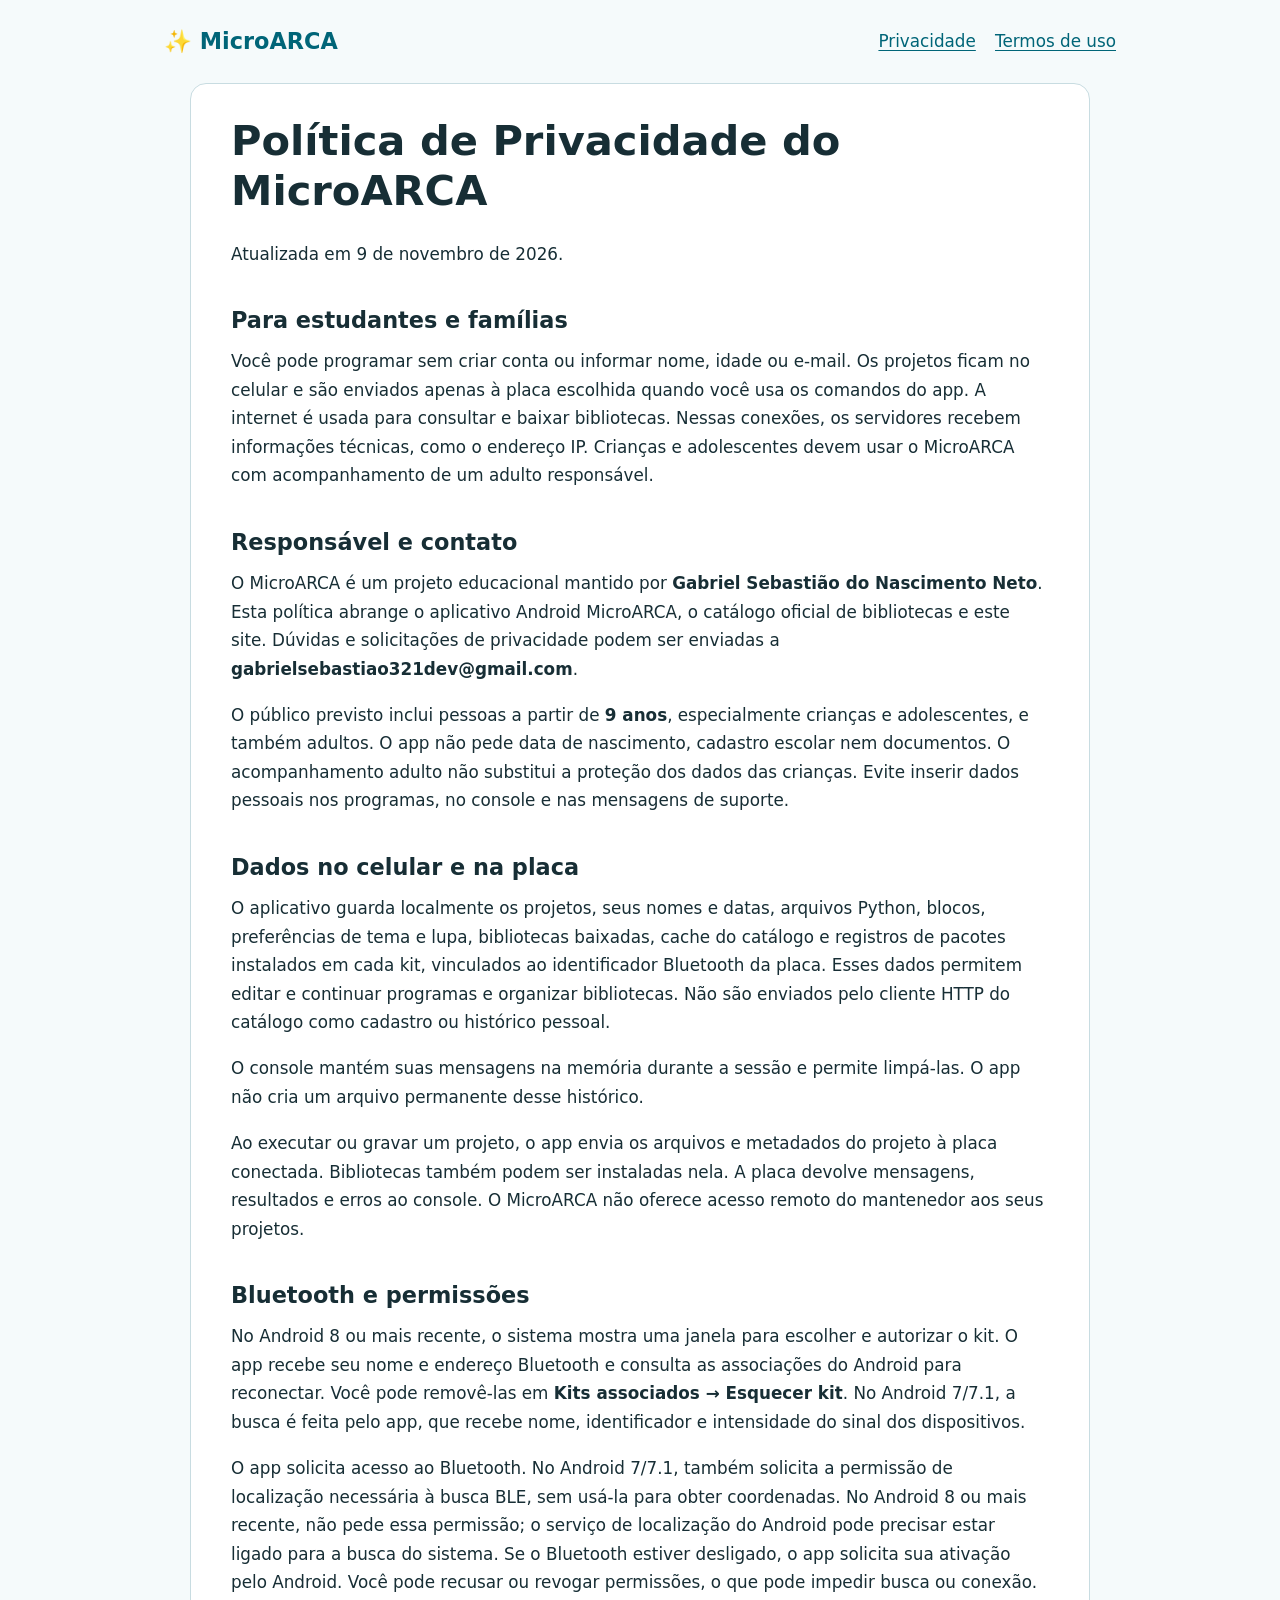
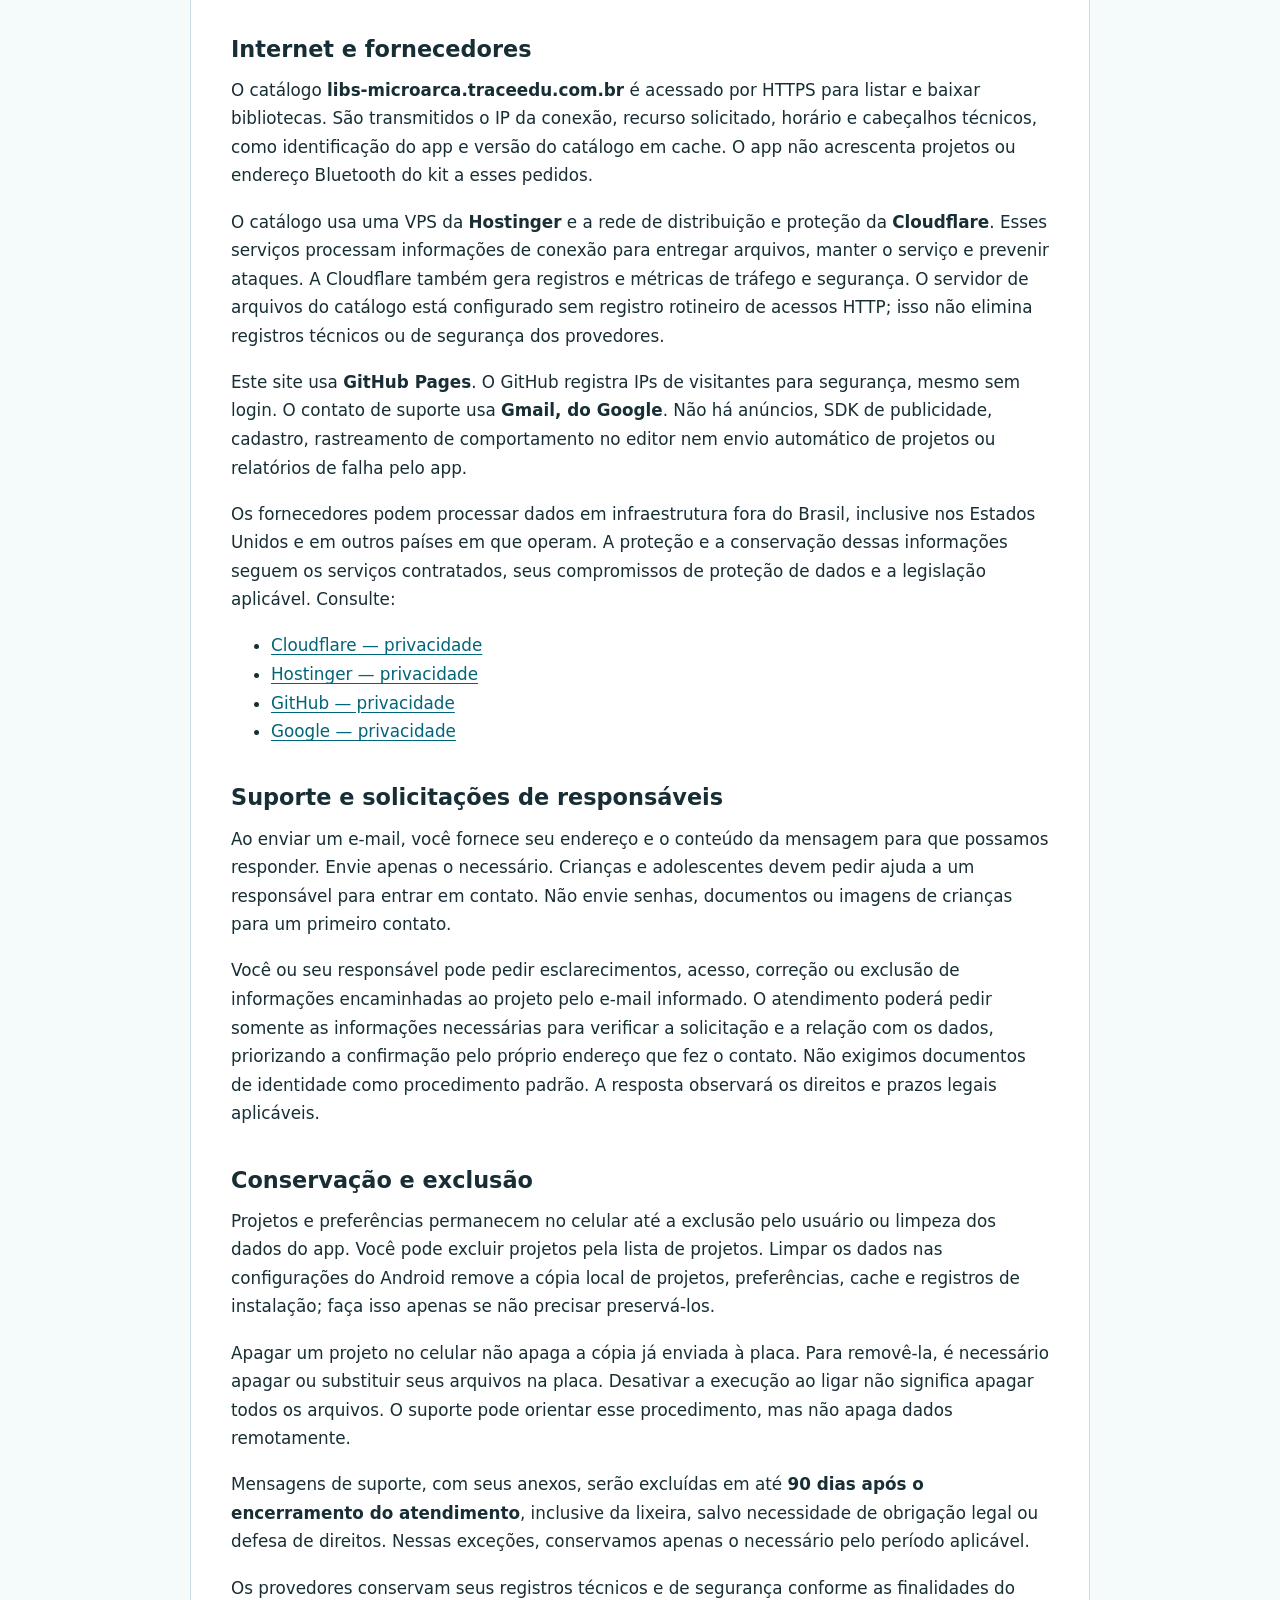
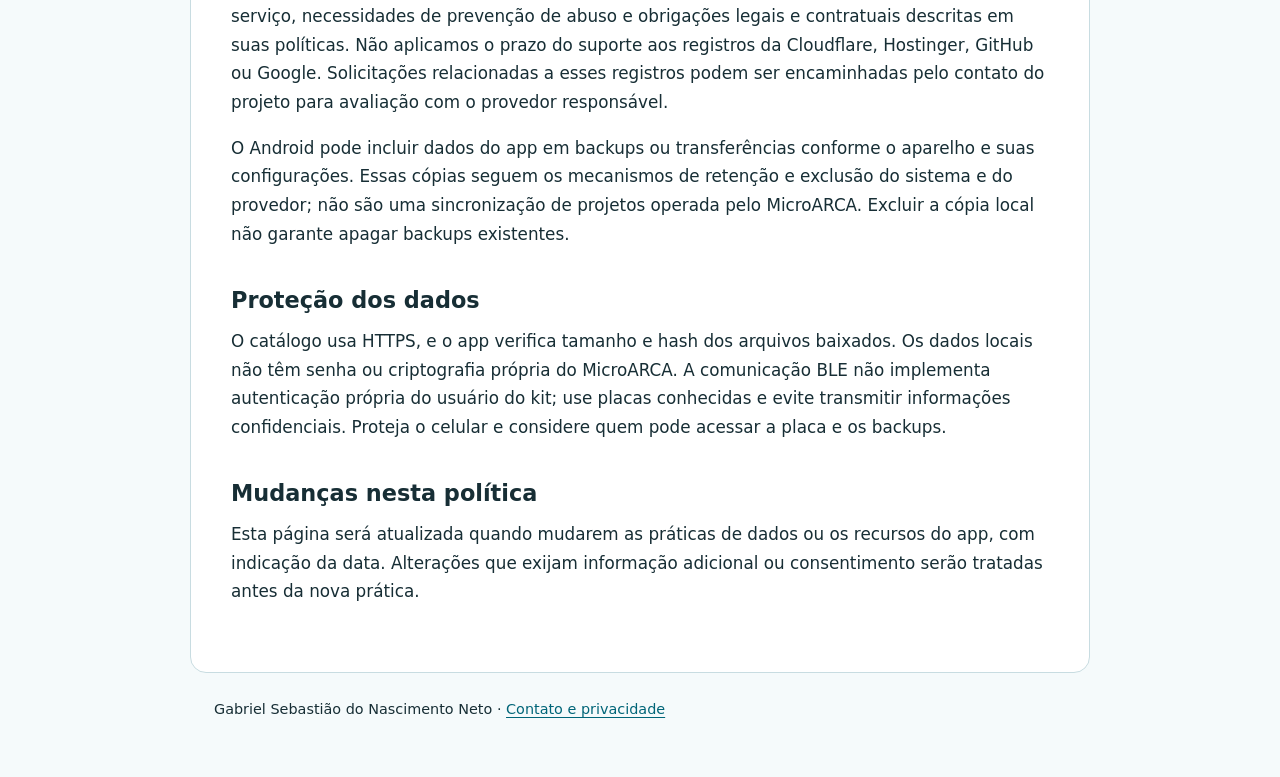
==== privacidade/index.html @ bb189a87 "Publica" ====
<!doctype html>
<html lang="pt-BR"><head><meta charset="utf-8"><meta name="viewport" content="width=device-width,initial-scale=1">
<title>Política de Privacidade — MicroARCA</title><meta name="description" content="Informações do projeto educacional MicroARCA.">
<link rel="stylesheet" href="../style.css"></head><body>
<header><a href="../index.html">✨ MicroARCA</a><nav aria-label="Documentos"><a href="../privacidade/">Privacidade</a><a href="../termos/">Termos de uso</a></nav></header>
<main><h1>Política de Privacidade do MicroARCA</h1>
<p>Atualizada em 9 de novembro de 2026.</p>
<h2>Para estudantes e famílias</h2>
<p>Você pode programar sem criar conta ou informar nome, idade ou e-mail. Os projetos ficam no celular e são enviados apenas à placa escolhida quando você usa os comandos do app. A internet é usada para consultar e baixar bibliotecas. Nessas conexões, os servidores recebem informações técnicas, como o endereço IP. Crianças e adolescentes devem usar o MicroARCA com acompanhamento de um adulto responsável.</p>
<h2>Responsável e contato</h2>
<p>O MicroARCA é um projeto educacional mantido por <strong>Gabriel Sebastião do Nascimento Neto</strong>. Esta política abrange o aplicativo Android MicroARCA, o catálogo oficial de bibliotecas e este site. Dúvidas e solicitações de privacidade podem ser enviadas a <strong>gabrielsebastiao321dev@gmail.com</strong>.</p>
<p>O público previsto inclui pessoas a partir de <strong>9 anos</strong>, especialmente crianças e adolescentes, e também adultos. O app não pede data de nascimento, cadastro escolar nem documentos. O acompanhamento adulto não substitui a proteção dos dados das crianças. Evite inserir dados pessoais nos programas, no console e nas mensagens de suporte.</p>
<h2>Dados no celular e na placa</h2>
<p>O aplicativo guarda localmente os projetos, seus nomes e datas, arquivos Python, blocos, preferências de tema e lupa, bibliotecas baixadas, cache do catálogo e registros de pacotes instalados em cada kit, vinculados ao identificador Bluetooth da placa. Esses dados permitem editar e continuar programas e organizar bibliotecas. Não são enviados pelo cliente HTTP do catálogo como cadastro ou histórico pessoal.</p>
<p>O console mantém suas mensagens na memória durante a sessão e permite limpá-las. O app não cria um arquivo permanente desse histórico.</p>
<p>Ao executar ou gravar um projeto, o app envia os arquivos e metadados do projeto à placa conectada. Bibliotecas também podem ser instaladas nela. A placa devolve mensagens, resultados e erros ao console. O MicroARCA não oferece acesso remoto do mantenedor aos seus projetos.</p>
<h2>Bluetooth e permissões</h2>
<p>No Android 8 ou mais recente, o sistema mostra uma janela para escolher e autorizar o kit. O app recebe seu nome e endereço Bluetooth e consulta as associações do Android para reconectar. Você pode removê-las em <strong>Kits associados → Esquecer kit</strong>. No Android 7/7.1, a busca é feita pelo app, que recebe nome, identificador e intensidade do sinal dos dispositivos.</p>
<p>O app solicita acesso ao Bluetooth. No Android 7/7.1, também solicita a permissão de localização necessária à busca BLE, sem usá-la para obter coordenadas. No Android 8 ou mais recente, não pede essa permissão; o serviço de localização do Android pode precisar estar ligado para a busca do sistema. Se o Bluetooth estiver desligado, o app solicita sua ativação pelo Android. Você pode recusar ou revogar permissões, o que pode impedir busca ou conexão.</p>
<h2>Internet e fornecedores</h2>
<p>O catálogo <strong>libs-microarca.traceedu.com.br</strong> é acessado por HTTPS para listar e baixar bibliotecas. São transmitidos o IP da conexão, recurso solicitado, horário e cabeçalhos técnicos, como identificação do app e versão do catálogo em cache. O app não acrescenta projetos ou endereço Bluetooth do kit a esses pedidos.</p>
<p>O catálogo usa uma VPS da <strong>Hostinger</strong> e a rede de distribuição e proteção da <strong>Cloudflare</strong>. Esses serviços processam informações de conexão para entregar arquivos, manter o serviço e prevenir ataques. A Cloudflare também gera registros e métricas de tráfego e segurança. O servidor de arquivos do catálogo está configurado sem registro rotineiro de acessos HTTP; isso não elimina registros técnicos ou de segurança dos provedores.</p>
<p>Este site usa <strong>GitHub Pages</strong>. O GitHub registra IPs de visitantes para segurança, mesmo sem login. O contato de suporte usa <strong>Gmail, do Google</strong>. Não há anúncios, SDK de publicidade, cadastro, rastreamento de comportamento no editor nem envio automático de projetos ou relatórios de falha pelo app.</p>
<p>Os fornecedores podem processar dados em infraestrutura fora do Brasil, inclusive nos Estados Unidos e em outros países em que operam. A proteção e a conservação dessas informações seguem os serviços contratados, seus compromissos de proteção de dados e a legislação aplicável. Consulte:</p>
<ul><li><a href="https://www.cloudflare.com/privacypolicy/">Cloudflare — privacidade</a></li><li><a href="https://www.hostinger.com/legal/privacy-policy">Hostinger — privacidade</a></li><li><a href="https://docs.github.com/en/site-policy/privacy-policies/github-general-privacy-statement">GitHub — privacidade</a></li><li><a href="https://policies.google.com/privacy?hl=pt-BR">Google — privacidade</a></li></ul>
<h2>Suporte e solicitações de responsáveis</h2>
<p>Ao enviar um e-mail, você fornece seu endereço e o conteúdo da mensagem para que possamos responder. Envie apenas o necessário. Crianças e adolescentes devem pedir ajuda a um responsável para entrar em contato. Não envie senhas, documentos ou imagens de crianças para um primeiro contato.</p>
<p>Você ou seu responsável pode pedir esclarecimentos, acesso, correção ou exclusão de informações encaminhadas ao projeto pelo e-mail informado. O atendimento poderá pedir somente as informações necessárias para verificar a solicitação e a relação com os dados, priorizando a confirmação pelo próprio endereço que fez o contato. Não exigimos documentos de identidade como procedimento padrão. A resposta observará os direitos e prazos legais aplicáveis.</p>
<h2>Conservação e exclusão</h2>
<p>Projetos e preferências permanecem no celular até a exclusão pelo usuário ou limpeza dos dados do app. Você pode excluir projetos pela lista de projetos. Limpar os dados nas configurações do Android remove a cópia local de projetos, preferências, cache e registros de instalação; faça isso apenas se não precisar preservá-los.</p>
<p>Apagar um projeto no celular não apaga a cópia já enviada à placa. Para removê-la, é necessário apagar ou substituir seus arquivos na placa. Desativar a execução ao ligar não significa apagar todos os arquivos. O suporte pode orientar esse procedimento, mas não apaga dados remotamente.</p>
<p>Mensagens de suporte, com seus anexos, serão excluídas em até <strong>90 dias após o encerramento do atendimento</strong>, inclusive da lixeira, salvo necessidade de obrigação legal ou defesa de direitos. Nessas exceções, conservamos apenas o necessário pelo período aplicável.</p>
<p>Os provedores conservam seus registros técnicos e de segurança conforme as finalidades do serviço, necessidades de prevenção de abuso e obrigações legais e contratuais descritas em suas políticas. Não aplicamos o prazo do suporte aos registros da Cloudflare, Hostinger, GitHub ou Google. Solicitações relacionadas a esses registros podem ser encaminhadas pelo contato do projeto para avaliação com o provedor responsável.</p>
<p>O Android pode incluir dados do app em backups ou transferências conforme o aparelho e suas configurações. Essas cópias seguem os mecanismos de retenção e exclusão do sistema e do provedor; não são uma sincronização de projetos operada pelo MicroARCA. Excluir a cópia local não garante apagar backups existentes.</p>
<h2>Proteção dos dados</h2>
<p>O catálogo usa HTTPS, e o app verifica tamanho e hash dos arquivos baixados. Os dados locais não têm senha ou criptografia própria do MicroARCA. A comunicação BLE não implementa autenticação própria do usuário do kit; use placas conhecidas e evite transmitir informações confidenciais. Proteja o celular e considere quem pode acessar a placa e os backups.</p>
<h2>Mudanças nesta política</h2>
<p>Esta página será atualizada quando mudarem as práticas de dados ou os recursos do app, com indicação da data. Alterações que exijam informação adicional ou consentimento serão tratadas antes da nova prática.</p></main><footer>Gabriel Sebastião do Nascimento Neto · <a href="mailto:gabrielsebastiao321dev@gmail.com">Contato e privacidade</a></footer></body></html>
---- style.css ----
:root{color-scheme:light dark;--bg:#f5fafb;--fg:#172e35;--card:#fff;--link:#006578;--line:#c8dce1}
*{box-sizing:border-box}body{margin:0;background:var(--bg);color:var(--fg);font:1.05rem/1.7 system-ui,sans-serif}
a{color:var(--link);text-underline-offset:.2em;overflow-wrap:anywhere}a:focus-visible{outline:3px solid #dc9500;outline-offset:4px}
header{max-width:1000px;margin:auto;padding:1.4rem 1.5rem;display:flex;gap:1rem;justify-content:space-between;align-items:center;flex-wrap:wrap}
header>a{font-size:1.4rem;font-weight:750;text-decoration:none}nav{display:flex;gap:1.2rem;flex-wrap:wrap}
main{max-width:900px;margin:0 auto;padding:2rem 2.5rem 3rem;background:var(--card);border:1px solid var(--line);border-radius:16px}
h1{font-size:clamp(1.8rem,5vw,2.6rem);line-height:1.2;margin:0 0 1.5rem}h2{font-size:1.4rem;line-height:1.35;margin:2.3rem 0 .75rem}p{margin:0 0 1.1rem}
footer{max-width:900px;margin:1.5rem auto;padding:0 1.5rem 2rem;font-size:.9rem}.primary{display:inline-block;padding:.7rem 1.1rem;border:2px solid var(--link);border-radius:8px;font-weight:650}
@media(max-width:600px){main{margin:0 .7rem;padding:1.5rem 1.1rem}header{padding:1rem}nav{gap:1rem}}
@media(prefers-color-scheme:dark){:root{--bg:#122026;--fg:#e0edf1;--card:#1c3038;--link:#70d9ec;--line:#3e5a66}}
@media print{header,footer{display:none}main{border:0;padding:0}body{background:#fff;color:#000}a{color:#000}}
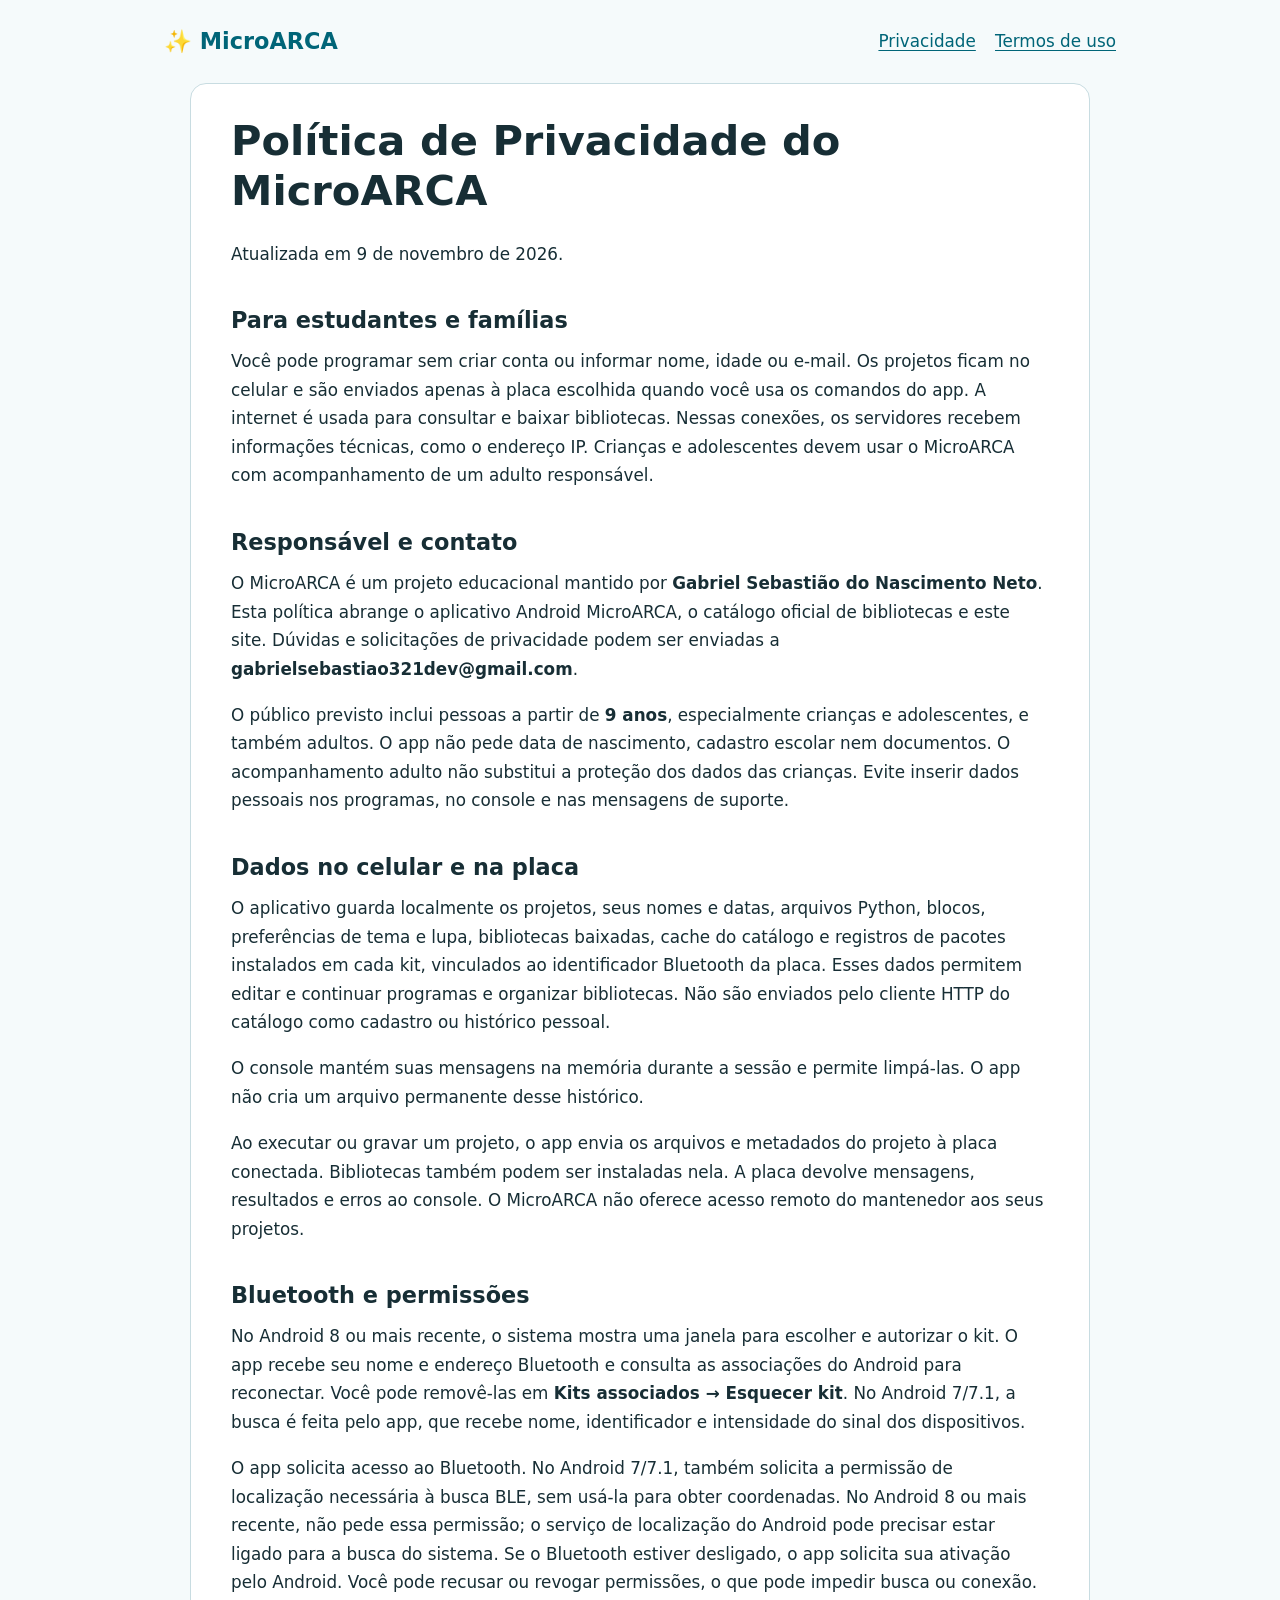
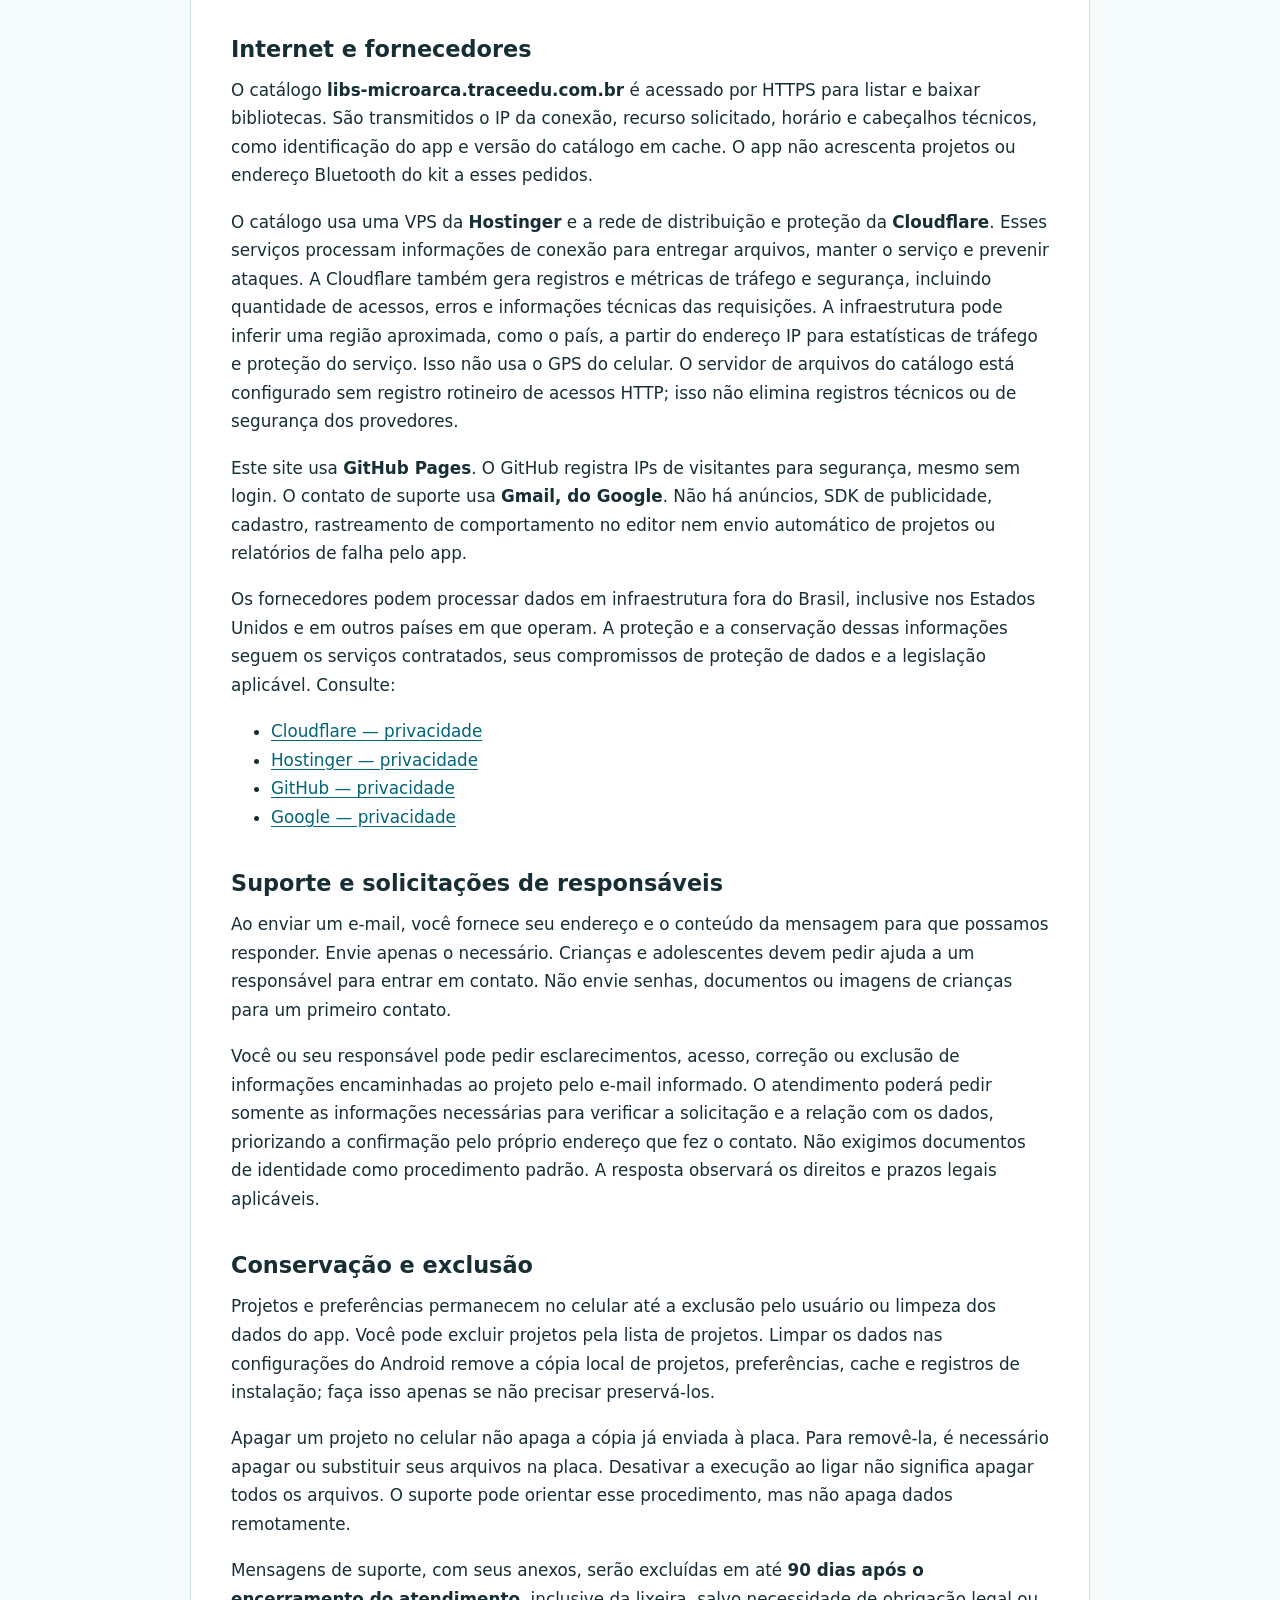
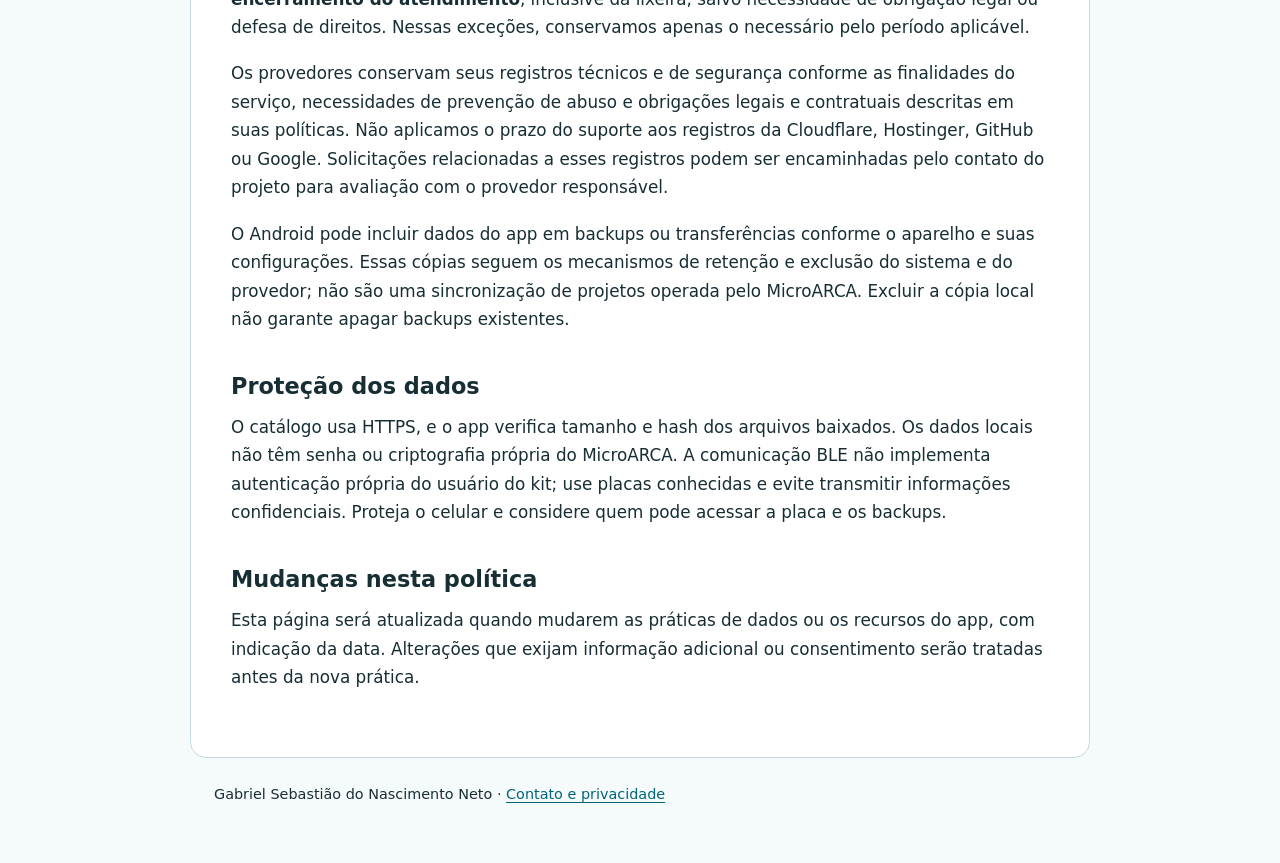
==== commit 37c99bad: "Esclarece região aproximada e métricas da infraestrutura" ====
--- a/privacidade/index.html
+++ b/privacidade/index.html
@@ -19,7 +19,7 @@
 <p>O app solicita acesso ao Bluetooth. No Android 7/7.1, também solicita a permissão de localização necessária à busca BLE, sem usá-la para obter coordenadas. No Android 8 ou mais recente, não pede essa permissão; o serviço de localização do Android pode precisar estar ligado para a busca do sistema. Se o Bluetooth estiver desligado, o app solicita sua ativação pelo Android. Você pode recusar ou revogar permissões, o que pode impedir busca ou conexão.</p>
 <h2>Internet e fornecedores</h2>
 <p>O catálogo <strong>libs-microarca.traceedu.com.br</strong> é acessado por HTTPS para listar e baixar bibliotecas. São transmitidos o IP da conexão, recurso solicitado, horário e cabeçalhos técnicos, como identificação do app e versão do catálogo em cache. O app não acrescenta projetos ou endereço Bluetooth do kit a esses pedidos.</p>
-<p>O catálogo usa uma VPS da <strong>Hostinger</strong> e a rede de distribuição e proteção da <strong>Cloudflare</strong>. Esses serviços processam informações de conexão para entregar arquivos, manter o serviço e prevenir ataques. A Cloudflare também gera registros e métricas de tráfego e segurança. O servidor de arquivos do catálogo está configurado sem registro rotineiro de acessos HTTP; isso não elimina registros técnicos ou de segurança dos provedores.</p>
+<p>O catálogo usa uma VPS da <strong>Hostinger</strong> e a rede de distribuição e proteção da <strong>Cloudflare</strong>. Esses serviços processam informações de conexão para entregar arquivos, manter o serviço e prevenir ataques. A Cloudflare também gera registros e métricas de tráfego e segurança, incluindo quantidade de acessos, erros e informações técnicas das requisições. A infraestrutura pode inferir uma região aproximada, como o país, a partir do endereço IP para estatísticas de tráfego e proteção do serviço. Isso não usa o GPS do celular. O servidor de arquivos do catálogo está configurado sem registro rotineiro de acessos HTTP; isso não elimina registros técnicos ou de segurança dos provedores.</p>
 <p>Este site usa <strong>GitHub Pages</strong>. O GitHub registra IPs de visitantes para segurança, mesmo sem login. O contato de suporte usa <strong>Gmail, do Google</strong>. Não há anúncios, SDK de publicidade, cadastro, rastreamento de comportamento no editor nem envio automático de projetos ou relatórios de falha pelo app.</p>
 <p>Os fornecedores podem processar dados em infraestrutura fora do Brasil, inclusive nos Estados Unidos e em outros países em que operam. A proteção e a conservação dessas informações seguem os serviços contratados, seus compromissos de proteção de dados e a legislação aplicável. Consulte:</p>
 <ul><li><a href="https://www.cloudflare.com/privacypolicy/">Cloudflare — privacidade</a></li><li><a href="https://www.hostinger.com/legal/privacy-policy">Hostinger — privacidade</a></li><li><a href="https://docs.github.com/en/site-policy/privacy-policies/github-general-privacy-statement">GitHub — privacidade</a></li><li><a href="https://policies.google.com/privacy?hl=pt-BR">Google — privacidade</a></li></ul>
